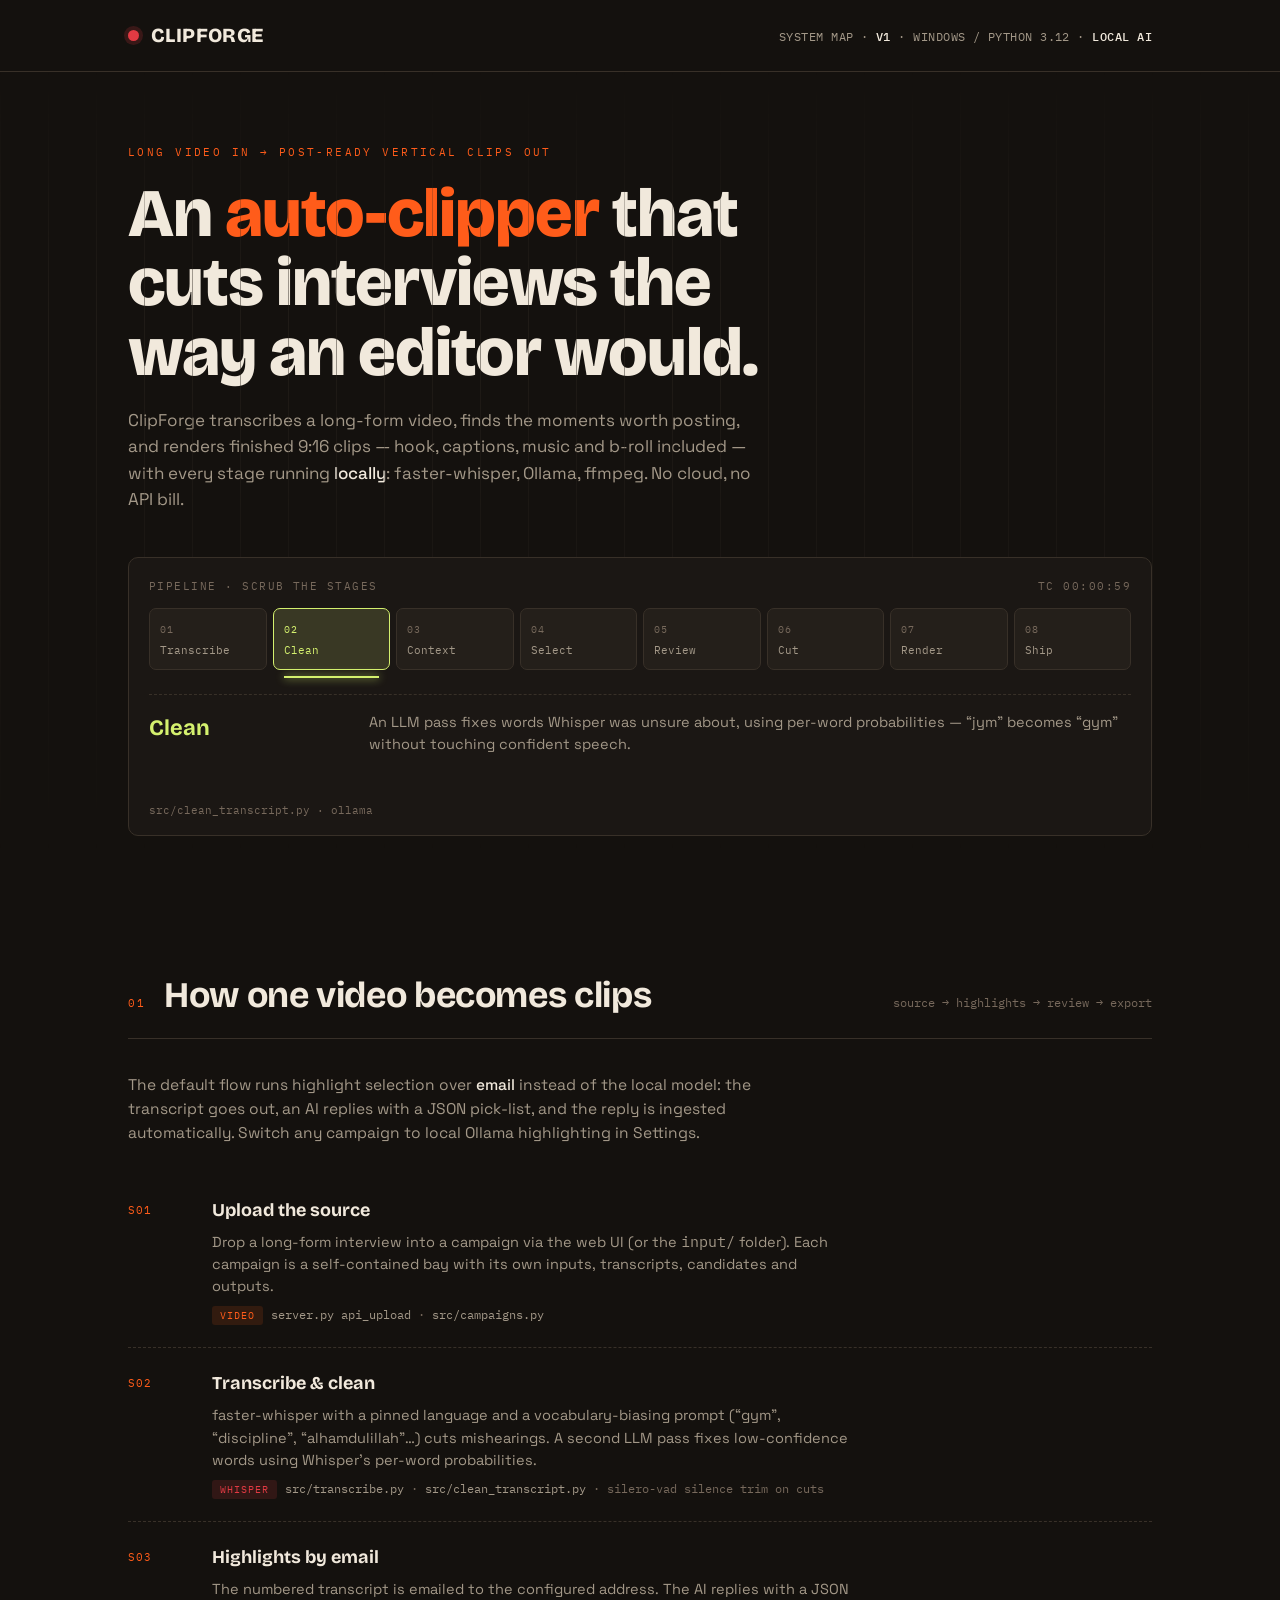
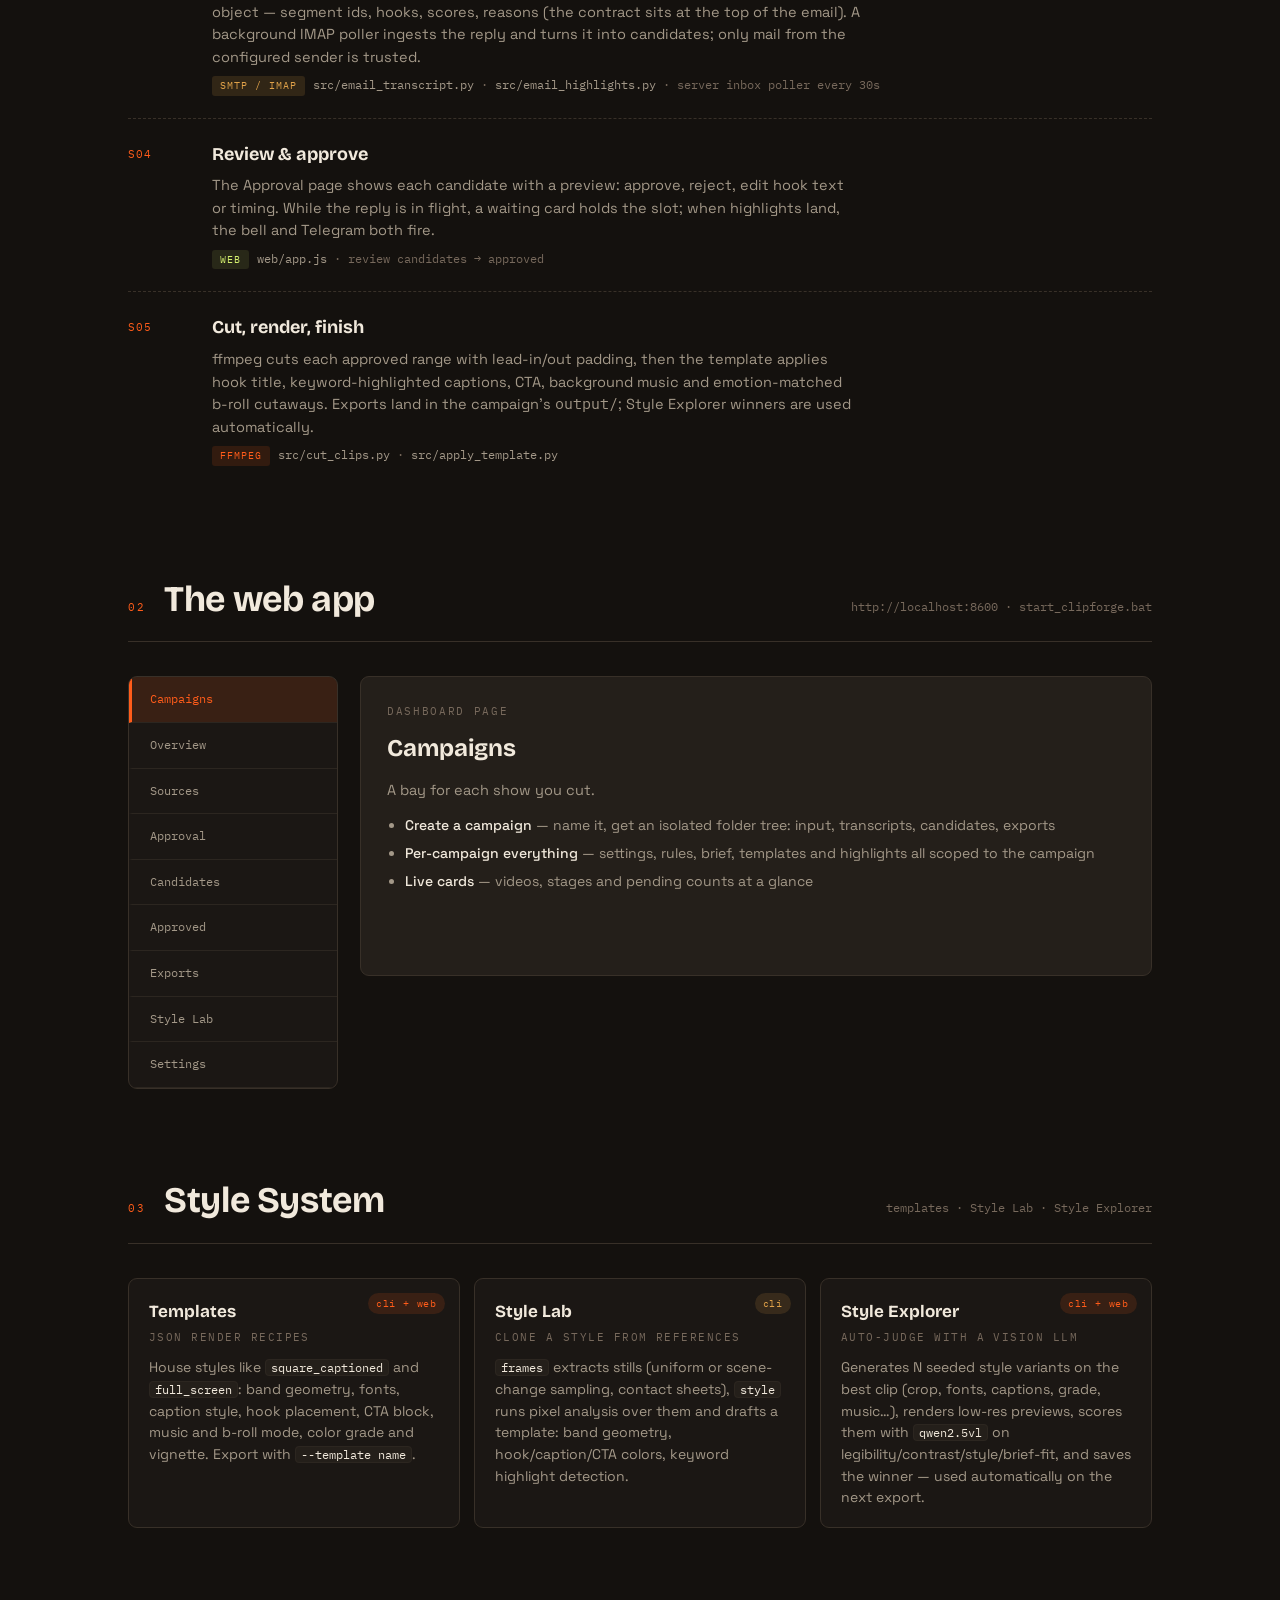
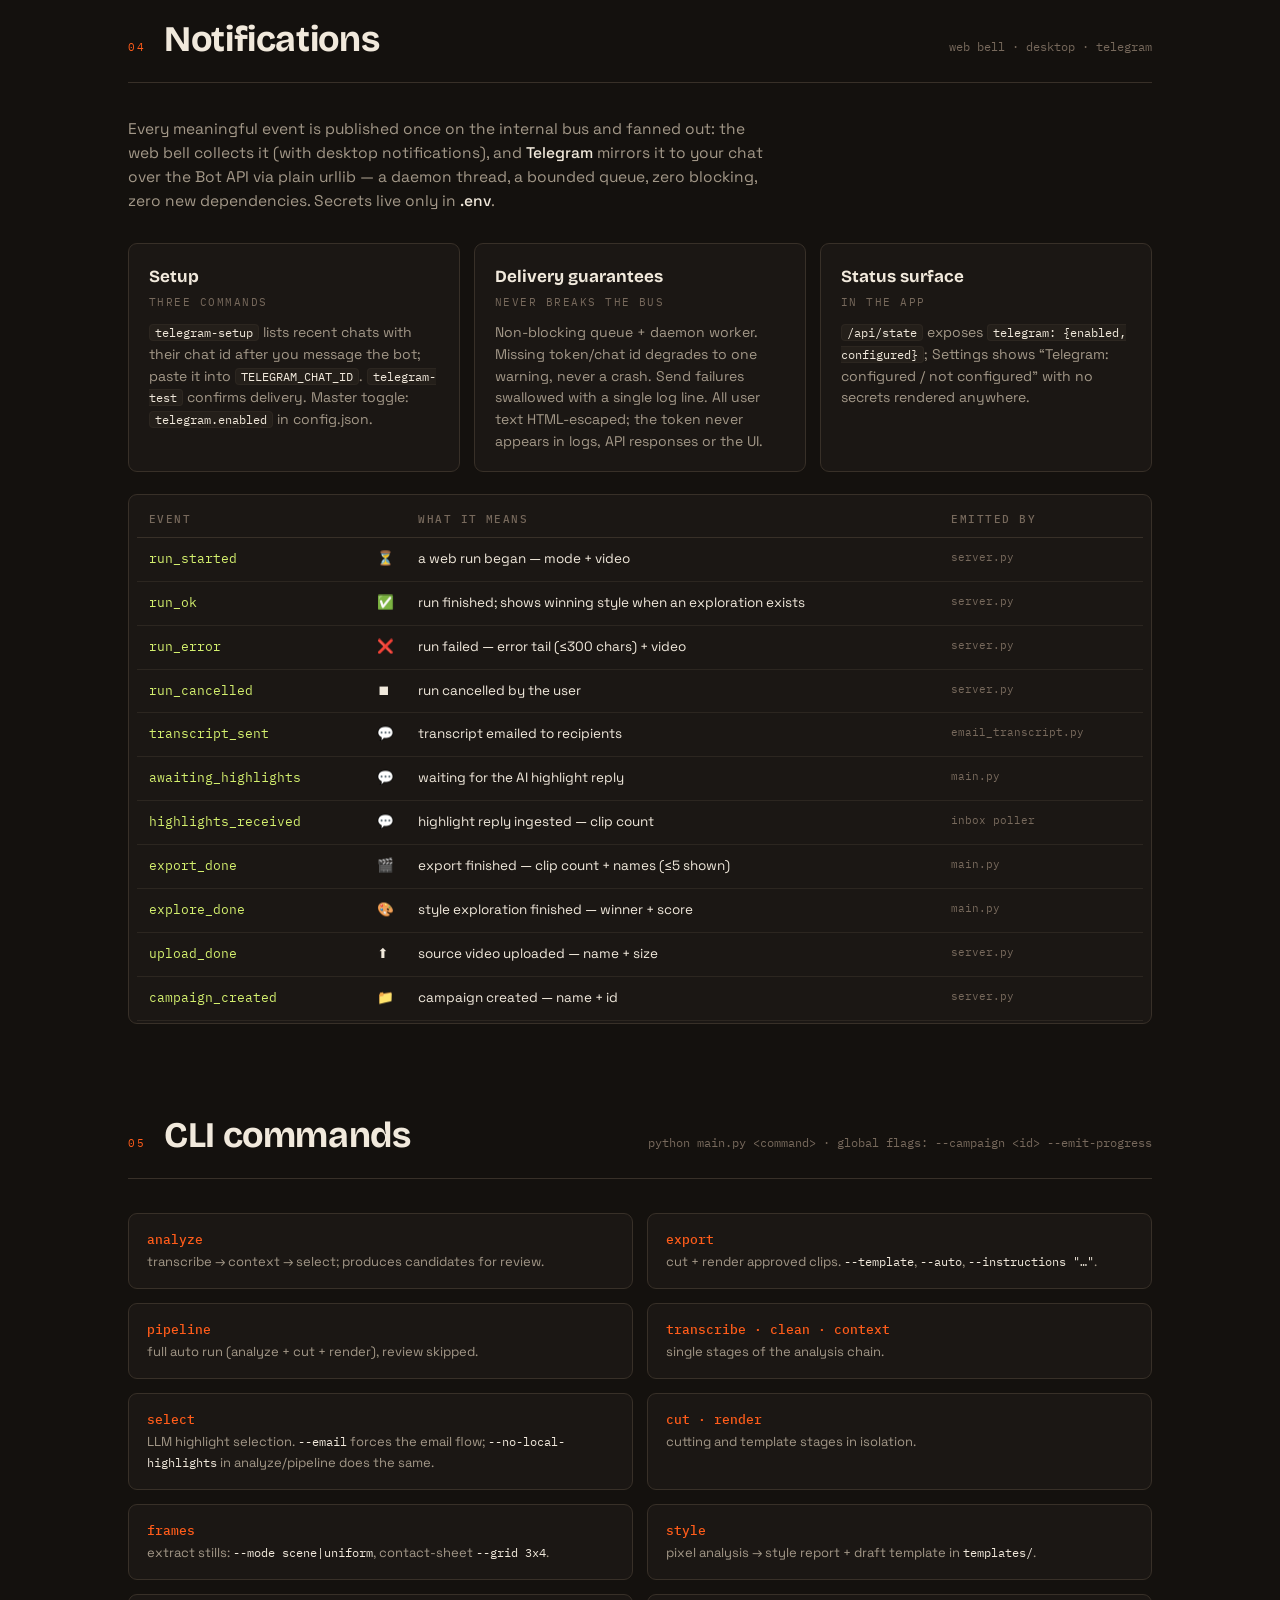
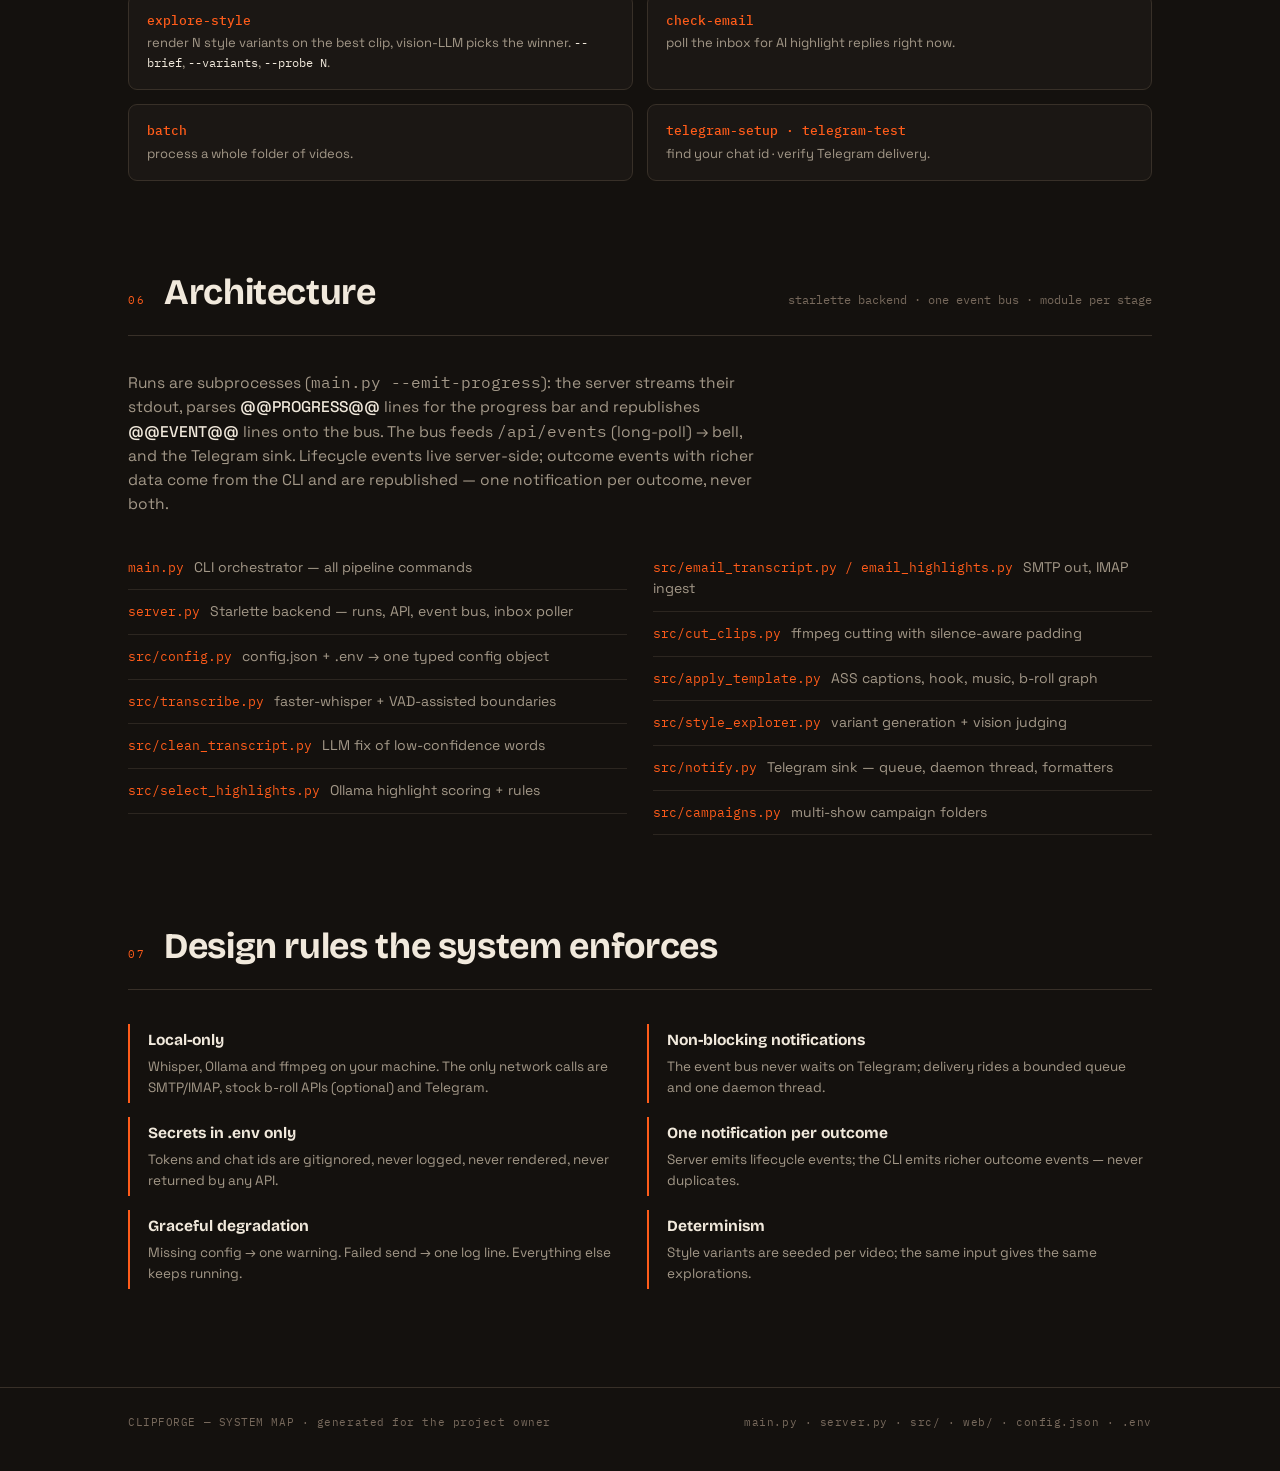
==== docs/clipforge-system-map.html @ 055533f5 "chore(release): bump version to v1.0.0" ====
<!DOCTYPE html>
<html lang="en">
<head>
<meta charset="UTF-8">
<meta name="viewport" content="width=device-width, initial-scale=1.0">
<title>ClipForge — System Map</title>
<link rel="preconnect" href="https://fonts.googleapis.com">
<link rel="preconnect" href="https://fonts.gstatic.com" crossorigin>
<link href="https://fonts.googleapis.com/css2?family=Bricolage+Grotesque:opsz,wght@12..96,300;12..96,500;12..96,700;12..96,800&family=Space+Grotesk:wght@400;500;700&family=IBM+Plex+Mono:wght@400;500&display=swap" rel="stylesheet">
<style>
  :root {
    --ink: #14110E;
    --coal: #1B1714;
    --panel: #241F1A;
    --line: #383028;
    --line-soft: #2C2620;
    --bone: #F1E9DC;
    --dust: #A39888;
    --faint: #77695C;
    --cad: #FF5C1A;
    --cad-soft: rgba(255, 92, 26, 0.13);
    --phos: #D4F06E;
    --amber: #E0A24A;
    --rec: #E23A43;
    --disp: "Bricolage Grotesque", "Segoe UI", system-ui, sans-serif;
    --body: "Space Grotesk", "Segoe UI", system-ui, sans-serif;
    --mono: "IBM Plex Mono", Consolas, monospace;
  }
  * { box-sizing: border-box; }
  html { scroll-behavior: smooth; }
  body {
    margin: 0;
    background: var(--ink);
    color: var(--bone);
    font-family: var(--body);
    font-size: 15.5px;
    line-height: 1.55;
    -webkit-font-smoothing: antialiased;
  }
  ::selection { background: var(--cad); color: var(--ink); }
  a { color: inherit; }
  code, .k { font-family: var(--mono); }

  .wrap { max-width: 1080px; margin: 0 auto; padding: 0 28px; }

  /* ---------- masthead ---------- */
  .masthead { border-bottom: 1px solid var(--line); }
  .masthead .wrap {
    display: flex; align-items: baseline; justify-content: space-between;
    gap: 16px; padding-top: 20px; padding-bottom: 20px; flex-wrap: wrap;
  }
  .brand { font-family: var(--disp); font-weight: 800; font-size: 20px; letter-spacing: 0.02em; display: flex; align-items: center; gap: 12px; }
  .rec-dot { width: 11px; height: 11px; border-radius: 50%; background: var(--rec); box-shadow: 0 0 0 4px rgba(226,58,67,0.18); animation: pulse 2.4s ease-in-out infinite; flex: none; }
  @keyframes pulse { 0%,100% { opacity: 1; } 50% { opacity: 0.35; } }
  .mast-meta { font-family: var(--mono); font-size: 11.5px; color: var(--dust); letter-spacing: 0.04em; }
  .mast-meta b { color: var(--bone); font-weight: 500; }

  /* ---------- hero: the pipeline ---------- */
  .hero { padding: 72px 0 56px; position: relative; overflow: hidden; }
  .hero::before {
    content: ""; position: absolute; inset: 0; pointer-events: none;
    background-image: repeating-linear-gradient(90deg, var(--line-soft) 0 1px, transparent 1px 48px);
    mask-image: linear-gradient(180deg, transparent, #000 30%, transparent 95%);
    opacity: 0.5;
  }
  .eyebrow { font-family: var(--mono); font-size: 11px; letter-spacing: 0.22em; text-transform: uppercase; color: var(--cad); margin: 0 0 18px; }
  .hero h1 {
    font-family: var(--disp); font-weight: 800; margin: 0 0 20px;
    font-size: clamp(40px, 6.4vw, 68px); line-height: 1.02; letter-spacing: -0.015em;
    max-width: 16ch;
  }
  .hero h1 em { font-style: normal; color: var(--cad); }
  .hero-sub { max-width: 58ch; color: var(--dust); font-size: 17px; margin: 0 0 44px; }
  .hero-sub b { color: var(--bone); font-weight: 500; }

  /* scrubber */
  .scrub { position: relative; border: 1px solid var(--line); background: var(--coal); border-radius: 10px; padding: 20px 20px 16px; }
  .scrub-head { display: flex; justify-content: space-between; font-family: var(--mono); font-size: 10.5px; letter-spacing: 0.14em; color: var(--faint); text-transform: uppercase; margin-bottom: 14px; }
  .track { display: flex; gap: 6px; position: relative; }
  .chip {
    flex: 1; min-width: 0; border: 1px solid var(--line); background: var(--panel);
    color: var(--dust); font-family: var(--mono); font-size: 11px; text-align: left;
    padding: 14px 10px 12px; border-radius: 7px; cursor: pointer; position: relative;
    transition: border-color .18s, color .18s, background .18s;
  }
  .chip .num { display: block; font-size: 9.5px; color: var(--faint); margin-bottom: 7px; letter-spacing: 0.12em; }
  .chip:hover { border-color: var(--faint); color: var(--bone); }
  .chip.on::after {
    content: ""; position: absolute; left: 10px; right: 10px; bottom: -9px; height: 2px;
    background: currentColor; box-shadow: 0 0 8px currentColor;
  }
  /* stage categories: rec = capture/whisper · llm = model pass · mail = email loop · vid = ffmpeg/render */
  .chip.c-rec { --acc: var(--rec); }
  .chip.c-llm { --acc: var(--phos); }
  .chip.c-mail { --acc: var(--amber); }
  .chip.c-vid { --acc: var(--cad); }
  .chip.on { border-color: var(--acc); background: color-mix(in srgb, var(--acc) 12%, var(--panel)); color: var(--acc); }
  .chip.on .num { color: var(--acc); }
  .readout-title { color: var(--roAcc, var(--cad)); }
  .chip:focus-visible { outline: 2px solid var(--cad); outline-offset: 2px; }
  .readout { margin-top: 24px; min-height: 96px; border-top: 1px dashed var(--line); padding-top: 16px; display: grid; grid-template-columns: 200px 1fr; gap: 20px; }
  .readout-title { font-family: var(--disp); font-weight: 700; font-size: 22px; align-self: start; }
  .readout-body { color: var(--dust); font-size: 14.5px; }
  .readout-body code { color: var(--bone); background: var(--panel); border: 1px solid var(--line-soft); border-radius: 4px; padding: 1px 6px; font-size: 12.5px; }
  .tc { font-family: var(--mono); font-size: 11px; color: var(--faint); margin-top: 12px; }

  /* ---------- sections ---------- */
  section { padding: 76px 0 8px; }
  .sec-head { display: flex; align-items: baseline; gap: 18px; border-bottom: 1px solid var(--line); padding-bottom: 14px; margin-bottom: 34px; flex-wrap: wrap; }
  .sec-head .tag { font-family: var(--mono); font-size: 11px; letter-spacing: 0.18em; color: var(--cad); flex: none; }
  .sec-head h2 { font-family: var(--disp); font-weight: 700; font-size: clamp(26px, 3.6vw, 36px); margin: 0; letter-spacing: -0.01em; }
  .sec-head .note { margin-left: auto; font-family: var(--mono); font-size: 11.5px; color: var(--faint); }

  .lead { color: var(--dust); max-width: 64ch; margin: 0 0 30px; }
  .lead b { color: var(--bone); font-weight: 500; }

  /* generic card grid */
  .grid { display: grid; gap: 14px; }
  .g3 { grid-template-columns: repeat(3, 1fr); }
  .g2 { grid-template-columns: repeat(2, 1fr); }
  .card {
    border: 1px solid var(--line); background: var(--coal); border-radius: 9px;
    padding: 20px 20px 18px; position: relative;
  }
  .card h3 { font-family: var(--disp); font-weight: 700; font-size: 17px; margin: 0 0 4px; }
  .card .sub { font-family: var(--mono); font-size: 10.5px; letter-spacing: 0.14em; text-transform: uppercase; color: var(--faint); margin: 0 0 12px; }
  .card p { margin: 0; color: var(--dust); font-size: 14px; }
  .card p code { color: var(--bone); font-size: 12px; background: var(--panel); border: 1px solid var(--line-soft); border-radius: 4px; padding: 0 5px; }
  .card .flag { position: absolute; top: 14px; right: 14px; font-family: var(--mono); font-size: 10px; padding: 3px 8px; border-radius: 20px; letter-spacing: 0.08em; }
  .flag.cli { background: rgba(224,162,74,0.14); color: var(--amber); }
  .flag.web { background: rgba(212,240,110,0.1); color: var(--phos); }
  .flag.both { background: var(--cad-soft); color: var(--cad); }

  /* workflow: vertical flow */
  .flow { display: grid; gap: 0; margin: 0; padding: 0; list-style: none; counter-reset: step; }
  .flow li { counter-increment: step; display: grid; grid-template-columns: 64px 1fr; gap: 20px; padding: 22px 0; border-top: 1px dashed var(--line); }
  .flow li:first-child { border-top: 0; }
  .flow .ix { font-family: var(--mono); font-size: 11px; color: var(--cad); letter-spacing: 0.1em; padding-top: 5px; }
  .flow .ix::before { content: "S" counter(step, decimal-leading-zero); }
  .flow h4 { font-family: var(--disp); font-weight: 700; font-size: 18px; margin: 0 0 6px; }
  .flow p { margin: 0 0 8px; color: var(--dust); font-size: 14.5px; max-width: 72ch; }
  .flow .files { font-family: var(--mono); font-size: 12px; color: var(--faint); }
  .flow .files code { color: var(--dust); }
  .flow .pill { display: inline-block; font-family: var(--mono); font-size: 10px; letter-spacing: 0.1em; text-transform: uppercase; padding: 2px 8px; border-radius: 3px; margin-right: 8px; }
  .p-rec { background: rgba(226,58,67,0.14); color: var(--rec); }
  .p-mail { background: rgba(224,162,74,0.14); color: var(--amber); }
  .p-llm { background: rgba(212,240,110,0.1); color: var(--phos); }
  .p-vid { background: var(--cad-soft); color: var(--cad); }

  /* page map — edit bay rail */
  .railgrid { display: grid; grid-template-columns: 210px 1fr; gap: 22px; align-items: start; }
  .rail { border: 1px solid var(--line); border-radius: 9px; background: var(--coal); overflow: hidden; position: sticky; top: 24px; }
  .rail a { display: block; padding: 13px 18px; border-bottom: 1px solid var(--line-soft); font-family: var(--mono); font-size: 12px; color: var(--dust); text-decoration: none; border-left: 3px solid transparent; transition: all .15s; }
  .rail a:hover { color: var(--bone); background: var(--panel); }
  .rail a.on { color: var(--cad); border-left-color: var(--cad); background: var(--cad-soft); }
  .pagedesc { border: 1px solid var(--line); border-radius: 9px; background: var(--panel); padding: 26px 26px 22px; min-height: 300px; }
  .pagedesc .crumb { font-family: var(--mono); font-size: 10.5px; letter-spacing: 0.16em; color: var(--faint); text-transform: uppercase; margin-bottom: 10px; }
  .pagedesc h4 { font-family: var(--disp); font-weight: 700; font-size: 24px; margin: 0 0 12px; }
  .pagedesc p { color: var(--dust); margin: 0 0 14px; font-size: 14.5px; }
  .pagedesc ul { margin: 0; padding-left: 18px; color: var(--dust); font-size: 14px; }
  .pagedesc li { margin-bottom: 6px; }
  .pagedesc li b { color: var(--bone); font-weight: 500; }

  /* telegram event table */
  table.events { width: 100%; border-collapse: collapse; font-size: 13.5px; }
  table.events th { text-align: left; font-family: var(--mono); font-size: 10.5px; letter-spacing: 0.14em; text-transform: uppercase; color: var(--faint); font-weight: 500; padding: 10px 12px; border-bottom: 1px solid var(--line); }
  table.events td { padding: 11px 12px; border-bottom: 1px solid var(--line-soft); vertical-align: top; }
  table.events tr:hover td { background: var(--panel); }
  table.events td.ev { font-family: var(--mono); font-size: 12.5px; color: var(--phos); white-space: nowrap; }
  table.events td.emo { width: 34px; }
  table.events td.src { font-family: var(--mono); font-size: 11px; color: var(--faint); white-space: nowrap; }

  /* commands two-column */
  .cmds { display: grid; grid-template-columns: 1fr 1fr; gap: 14px; }
  .cmd-card { border: 1px solid var(--line); border-radius: 9px; background: var(--coal); padding: 16px 18px; }
  .cmd-card h5 { margin: 0 0 2px; font-family: var(--mono); font-size: 13px; color: var(--cad); font-weight: 500; }
  .cmd-card p { margin: 0; color: var(--dust); font-size: 13px; }
  .cmd-card p code { color: var(--bone); font-size: 12px; }

  /* modules / guarantees */
  .modules { columns: 2; column-gap: 26px; list-style: none; margin: 0; padding: 0; }
  .modules li { break-inside: avoid; padding: 11px 0; border-bottom: 1px solid var(--line-soft); font-size: 14px; }
  .modules li code { color: var(--cad); background: none; border: none; padding: 0; font-size: 12.5px; margin-right: 10px; }
  .modules li span { color: var(--dust); }

  .guarantee { display: grid; grid-template-columns: repeat(2, 1fr); gap: 14px; }
  .g-item { border-left: 2px solid var(--cad); padding: 4px 0 4px 18px; }
  .g-item h5 { font-family: var(--disp); font-weight: 700; margin: 0 0 5px; font-size: 15.5px; }
  .g-item p { margin: 0; color: var(--dust); font-size: 13.5px; }

  /* footer */
  footer { margin-top: 90px; border-top: 1px solid var(--line); padding: 26px 0 40px; }
  footer .wrap { display: flex; justify-content: space-between; gap: 16px; flex-wrap: wrap; font-family: var(--mono); font-size: 11px; color: var(--faint); letter-spacing: 0.05em; }

  /* reveal on scroll */
  .rev { opacity: 0; transform: translateY(14px); transition: opacity .5s ease, transform .5s ease; }
  .rev.in { opacity: 1; transform: none; }

  @media (max-width: 860px) {
    .g3 { grid-template-columns: 1fr 1fr; }
    .railgrid { grid-template-columns: 1fr; }
    .rail { position: static; }
    .modules { columns: 1; }
    .readout { grid-template-columns: 1fr; gap: 8px; }
  }
  @media (max-width: 620px) {
    .g3, .g2, .cmds, .guarantee { grid-template-columns: 1fr; }
    .track { flex-wrap: wrap; }
    .chip { flex: 1 1 30%; }
    .flow li { grid-template-columns: 1fr; gap: 6px; }
  }
  @media (prefers-reduced-motion: reduce) {
    html { scroll-behavior: auto; }
    .rec-dot { animation: none; }
    .rev { opacity: 1; transform: none; transition: none; }
  }
</style>
</head>
<body>

<header class="masthead">
  <div class="wrap">
    <div class="brand"><span class="rec-dot" aria-hidden="true"></span>CLIPFORGE</div>
    <div class="mast-meta">SYSTEM MAP · <b>V1</b> · WINDOWS / PYTHON 3.12 · <b>LOCAL AI</b></div>
  </div>
</header>

<!-- ============ HERO ============ -->
<div class="hero">
  <div class="wrap">
    <p class="eyebrow">Long video in → post-ready vertical clips out</p>
    <h1>An <em>auto-clipper</em> that cuts interviews the way an editor would.</h1>
    <p class="hero-sub">ClipForge transcribes a long-form video, finds the moments worth posting,
      and renders finished 9:16 clips — hook, captions, music and b-roll included — with every
      stage running <b>locally</b>: faster-whisper, Ollama, ffmpeg. No cloud, no API bill.</p>

    <div class="scrub">
      <div class="scrub-head"><span>PIPELINE · SCRUB THE STAGES</span><span id="tcOut">TC 00:00:00</span></div>
      <div class="track" role="tablist" aria-label="Pipeline stages" id="track"></div>
      <div class="readout">
        <div class="readout-title" id="roTitle"></div>
        <div class="readout-body" id="roBody"></div>
      </div>
      <div class="tc" id="roFiles"></div>
    </div>
  </div>
</div>

<!-- ============ 01 WORKFLOW ============ -->
<section id="workflow">
  <div class="wrap">
    <div class="sec-head rev">
      <span class="tag">01</span><h2>How one video becomes clips</h2>
      <span class="note">source → highlights → review → export</span>
    </div>
    <p class="lead rev">The default flow runs highlight selection over <b>email</b> instead of the local
    model: the transcript goes out, an AI replies with a JSON pick-list, and the reply is ingested
    automatically. Switch any campaign to local Ollama highlighting in Settings.</p>

    <ol class="flow">
      <li class="rev">
        <div class="ix"></div>
        <div>
          <h4>Upload the source</h4>
          <p>Drop a long-form interview into a campaign via the web UI (or the <code>input/</code> folder).
          Each campaign is a self-contained bay with its own inputs, transcripts, candidates and outputs.</p>
          <div class="files"><span class="pill p-vid">video</span><code>server.py api_upload</code> · <code>src/campaigns.py</code></div>
        </div>
      </li>
      <li class="rev">
        <div class="ix"></div>
        <div>
          <h4>Transcribe &amp; clean</h4>
          <p>faster-whisper with a pinned language and a vocabulary-biasing prompt (“gym”, “discipline”,
          “alhamdulillah”…) cuts mishearings. A second LLM pass fixes low-confidence words using
          Whisper’s per-word probabilities.</p>
          <div class="files"><span class="pill p-rec">whisper</span><code>src/transcribe.py</code> · <code>src/clean_transcript.py</code> · silero-vad silence trim on cuts</div>
        </div>
      </li>
      <li class="rev">
        <div class="ix"></div>
        <div>
          <h4>Highlights by email</h4>
          <p>The numbered transcript is emailed to the configured address. The AI replies with a JSON
          object — segment ids, hooks, scores, reasons (the contract sits at the top of the email).
          A background IMAP poller ingests the reply and turns it into candidates; only mail from the
          configured sender is trusted.</p>
          <div class="files"><span class="pill p-mail">smtp / imap</span><code>src/email_transcript.py</code> · <code>src/email_highlights.py</code> · server inbox poller every 30s</div>
        </div>
      </li>
      <li class="rev">
        <div class="ix"></div>
        <div>
          <h4>Review &amp; approve</h4>
          <p>The Approval page shows each candidate with a preview: approve, reject, edit hook text or
          timing. While the reply is in flight, a waiting card holds the slot; when highlights land,
          the bell and Telegram both fire.</p>
          <div class="files"><span class="pill p-web" style="background:rgba(212,240,110,.1);color:var(--phos)">web</span><code>web/app.js</code> · review candidates → approved</div>
        </div>
      </li>
      <li class="rev">
        <div class="ix"></div>
        <div>
          <h4>Cut, render, finish</h4>
          <p>ffmpeg cuts each approved range with lead-in/out padding, then the template applies hook title,
          keyword-highlighted captions, CTA, background music and emotion-matched b-roll cutaways.
          Exports land in the campaign’s <code>output/</code>; Style Explorer winners are used automatically.</p>
          <div class="files"><span class="pill p-vid">ffmpeg</span><code>src/cut_clips.py</code> · <code>src/apply_template.py</code></div>
        </div>
      </li>
    </ol>
  </div>
</section>

<!-- ============ 02 WEB APP ============ -->
<section id="webapp">
  <div class="wrap">
    <div class="sec-head rev">
      <span class="tag">02</span><h2>The web app</h2>
      <span class="note">http://localhost:8600 · start_clipforge.bat</span>
    </div>
    <div class="railgrid rev">
      <nav class="rail" id="rail" aria-label="Web app pages">
        <a href="#webapp" data-page="campaigns" class="on">Campaigns</a>
        <a href="#webapp" data-page="overview">Overview</a>
        <a href="#webapp" data-page="sources">Sources</a>
        <a href="#webapp" data-page="approval">Approval</a>
        <a href="#webapp" data-page="candidates">Candidates</a>
        <a href="#webapp" data-page="approved">Approved</a>
        <a href="#webapp" data-page="exports">Exports</a>
        <a href="#webapp" data-page="stylelab">Style Lab</a>
        <a href="#webapp" data-page="settings">Settings</a>
      </nav>
      <div class="pagedesc" id="pageDesc"></div>
    </div>
  </div>
</section>

<!-- ============ 03 STYLE SYSTEM ============ -->
<section id="style">
  <div class="wrap">
    <div class="sec-head rev">
      <span class="tag">03</span><h2>Style System</h2>
      <span class="note">templates · Style Lab · Style Explorer</span>
    </div>
    <div class="grid g3 rev">
      <div class="card">
        <span class="flag both">cli + web</span>
        <h3>Templates</h3>
        <p class="sub">json render recipes</p>
        <p>House styles like <code>square_captioned</code> and <code>full_screen</code>: band geometry,
        fonts, caption style, hook placement, CTA block, music and b-roll mode, color grade and vignette.
        Export with <code>--template name</code>.</p>
      </div>
      <div class="card">
        <span class="flag cli">cli</span>
        <h3>Style Lab</h3>
        <p class="sub">clone a style from references</p>
        <p><code>frames</code> extracts stills (uniform or scene-change sampling, contact sheets),
        <code>style</code> runs pixel analysis over them and drafts a template: band geometry,
        hook/caption/CTA colors, keyword highlight detection.</p>
      </div>
      <div class="card">
        <span class="flag both">cli + web</span>
        <h3>Style Explorer</h3>
        <p class="sub">auto-judge with a vision llm</p>
        <p>Generates N seeded style variants on the best clip (crop, fonts, captions, grade, music…),
        renders low-res previews, scores them with <code>qwen2.5vl</code> on legibility/contrast/style/brief-fit,
        and saves the winner — used automatically on the next export.</p>
      </div>
    </div>
  </div>
</section>

<!-- ============ 04 TELEGRAM ============ -->
<section id="telegram">
  <div class="wrap">
    <div class="sec-head rev">
      <span class="tag">04</span><h2>Notifications</h2>
      <span class="note">web bell · desktop · telegram</span>
    </div>
    <p class="lead rev">Every meaningful event is published once on the internal bus and fanned out:
    the web bell collects it (with desktop notifications), and <b>Telegram</b> mirrors it to your chat
    over the Bot API via plain urllib — a daemon thread, a bounded queue, zero blocking, zero new
    dependencies. Secrets live only in <b>.env</b>.</p>

    <div class="grid g3 rev" style="margin-bottom: 22px;">
      <div class="card">
        <h3>Setup</h3>
        <p class="sub">three commands</p>
        <p><code>telegram-setup</code> lists recent chats with their chat id after you message the bot;
        paste it into <code>TELEGRAM_CHAT_ID</code>. <code>telegram-test</code> confirms delivery.
        Master toggle: <code>telegram.enabled</code> in config.json.</p>
      </div>
      <div class="card">
        <h3>Delivery guarantees</h3>
        <p class="sub">never breaks the bus</p>
        <p>Non-blocking queue + daemon worker. Missing token/chat id degrades to one warning, never a
        crash. Send failures swallowed with a single log line. All user text HTML-escaped; the token
        never appears in logs, API responses or the UI.</p>
      </div>
      <div class="card">
        <h3>Status surface</h3>
        <p class="sub">in the app</p>
        <p><code>/api/state</code> exposes <code>telegram: {enabled, configured}</code>; Settings shows
        “Telegram: configured / not configured” with no secrets rendered anywhere.</p>
      </div>
    </div>

    <div class="card rev" style="padding: 6px 8px 2px;">
      <table class="events">
        <thead><tr><th>event</th><th></th><th>what it means</th><th>emitted by</th></tr></thead>
        <tbody>
          <tr><td class="ev">run_started</td><td class="emo">⏳</td><td>a web run began — mode + video</td><td class="src">server.py</td></tr>
          <tr><td class="ev">run_ok</td><td class="emo">✅</td><td>run finished; shows winning style when an exploration exists</td><td class="src">server.py</td></tr>
          <tr><td class="ev">run_error</td><td class="emo">❌</td><td>run failed — error tail (≤300 chars) + video</td><td class="src">server.py</td></tr>
          <tr><td class="ev">run_cancelled</td><td class="emo">⏹</td><td>run cancelled by the user</td><td class="src">server.py</td></tr>
          <tr><td class="ev">transcript_sent</td><td class="emo">💬</td><td>transcript emailed to recipients</td><td class="src">email_transcript.py</td></tr>
          <tr><td class="ev">awaiting_highlights</td><td class="emo">💬</td><td>waiting for the AI highlight reply</td><td class="src">main.py</td></tr>
          <tr><td class="ev">highlights_received</td><td class="emo">💬</td><td>highlight reply ingested — clip count</td><td class="src">inbox poller</td></tr>
          <tr><td class="ev">export_done</td><td class="emo">🎬</td><td>export finished — clip count + names (≤5 shown)</td><td class="src">main.py</td></tr>
          <tr><td class="ev">explore_done</td><td class="emo">🎨</td><td>style exploration finished — winner + score</td><td class="src">main.py</td></tr>
          <tr><td class="ev">upload_done</td><td class="emo">⬆</td><td>source video uploaded — name + size</td><td class="src">server.py</td></tr>
          <tr><td class="ev">campaign_created</td><td class="emo">📁</td><td>campaign created — name + id</td><td class="src">server.py</td></tr>
        </tbody>
      </table>
    </div>
  </div>
</section>

<!-- ============ 05 CLI ============ -->
<section id="cli">
  <div class="wrap">
    <div class="sec-head rev">
      <span class="tag">05</span><h2>CLI commands</h2>
      <span class="note">python main.py &lt;command&gt; · global flags: --campaign &lt;id&gt; --emit-progress</span>
    </div>
    <div class="cmds rev">
      <div class="cmd-card"><h5>analyze</h5><p>transcribe → context → select; produces candidates for review.</p></div>
      <div class="cmd-card"><h5>export</h5><p>cut + render approved clips. <code>--template</code>, <code>--auto</code>, <code>--instructions "…"</code>.</p></div>
      <div class="cmd-card"><h5>pipeline</h5><p>full auto run (analyze + cut + render), review skipped.</p></div>
      <div class="cmd-card"><h5>transcribe · clean · context</h5><p>single stages of the analysis chain.</p></div>
      <div class="cmd-card"><h5>select</h5><p>LLM highlight selection. <code>--email</code> forces the email flow; <code>--no-local-highlights</code> in analyze/pipeline does the same.</p></div>
      <div class="cmd-card"><h5>cut · render</h5><p>cutting and template stages in isolation.</p></div>
      <div class="cmd-card"><h5>frames</h5><p>extract stills: <code>--mode scene|uniform</code>, contact-sheet <code>--grid 3x4</code>.</p></div>
      <div class="cmd-card"><h5>style</h5><p>pixel analysis → style report + draft template in <code>templates/</code>.</p></div>
      <div class="cmd-card"><h5>explore-style</h5><p>render N style variants on the best clip, vision-LLM picks the winner. <code>--brief</code>, <code>--variants</code>, <code>--probe N</code>.</p></div>
      <div class="cmd-card"><h5>check-email</h5><p>poll the inbox for AI highlight replies right now.</p></div>
      <div class="cmd-card"><h5>batch</h5><p>process a whole folder of videos.</p></div>
      <div class="cmd-card"><h5>telegram-setup · telegram-test</h5><p>find your chat id · verify Telegram delivery.</p></div>
    </div>
  </div>
</section>

<!-- ============ 06 ARCHITECTURE ============ -->
<section id="arch">
  <div class="wrap">
    <div class="sec-head rev">
      <span class="tag">06</span><h2>Architecture</h2>
      <span class="note">starlette backend · one event bus · module per stage</span>
    </div>
    <p class="lead rev">Runs are subprocesses (<code>main.py --emit-progress</code>): the server streams
    their stdout, parses <b>@@PROGRESS@@</b> lines for the progress bar and republishes <b>@@EVENT@@</b>
    lines onto the bus. The bus feeds <code>/api/events</code> (long-poll) → bell, and the Telegram sink.
    Lifecycle events live server-side; outcome events with richer data come from the CLI and are
    republished — one notification per outcome, never both.</p>
    <ul class="modules rev">
      <li><code>main.py</code><span>CLI orchestrator — all pipeline commands</span></li>
      <li><code>server.py</code><span>Starlette backend — runs, API, event bus, inbox poller</span></li>
      <li><code>src/config.py</code><span>config.json + .env → one typed config object</span></li>
      <li><code>src/transcribe.py</code><span>faster-whisper + VAD-assisted boundaries</span></li>
      <li><code>src/clean_transcript.py</code><span>LLM fix of low-confidence words</span></li>
      <li><code>src/select_highlights.py</code><span>Ollama highlight scoring + rules</span></li>
      <li><code>src/email_transcript.py / email_highlights.py</code><span>SMTP out, IMAP ingest</span></li>
      <li><code>src/cut_clips.py</code><span>ffmpeg cutting with silence-aware padding</span></li>
      <li><code>src/apply_template.py</code><span>ASS captions, hook, music, b-roll graph</span></li>
      <li><code>src/style_explorer.py</code><span>variant generation + vision judging</span></li>
      <li><code>src/notify.py</code><span>Telegram sink — queue, daemon thread, formatters</span></li>
      <li><code>src/campaigns.py</code><span>multi-show campaign folders</span></li>
    </ul>
  </div>
</section>

<!-- ============ 07 GUARANTEES ============ -->
<section id="guarantees">
  <div class="wrap">
    <div class="sec-head rev">
      <span class="tag">07</span><h2>Design rules the system enforces</h2>
    </div>
    <div class="guarantee rev">
      <div class="g-item"><h5>Local-only</h5><p>Whisper, Ollama and ffmpeg on your machine. The only network calls are SMTP/IMAP, stock b-roll APIs (optional) and Telegram.</p></div>
      <div class="g-item"><h5>Non-blocking notifications</h5><p>The event bus never waits on Telegram; delivery rides a bounded queue and one daemon thread.</p></div>
      <div class="g-item"><h5>Secrets in .env only</h5><p>Tokens and chat ids are gitignored, never logged, never rendered, never returned by any API.</p></div>
      <div class="g-item"><h5>One notification per outcome</h5><p>Server emits lifecycle events; the CLI emits richer outcome events — never duplicates.</p></div>
      <div class="g-item"><h5>Graceful degradation</h5><p>Missing config → one warning. Failed send → one log line. Everything else keeps running.</p></div>
      <div class="g-item"><h5>Determinism</h5><p>Style variants are seeded per video; the same input gives the same explorations.</p></div>
    </div>
  </div>
</section>

<footer>
  <div class="wrap">
    <span>CLIPFORGE — SYSTEM MAP · generated for the project owner</span>
    <span>main.py · server.py · src/ · web/ · config.json · .env</span>
  </div>
</footer>

<script>
  // ---------- hero scrubber ---------- //
  const STAGES = [
    { t: "Transcribe", c: "rec", b: "faster-whisper with a pinned language and a vocabulary-biasing prompt tuned to your channel's words. Silero-VAD tightens clip boundaries around silence.", f: "src/transcribe.py · whisper large-v3 · silero-vad", tc: 8 },
    { t: "Clean", c: "llm", b: "An LLM pass fixes words Whisper was unsure about, using per-word probabilities — “jym” becomes “gym” without touching confident speech.", f: "src/clean_transcript.py · ollama", tc: 16 },
    { t: "Context", c: "llm", b: "Per-video context (topic, tone, structure) is built so highlight selection understands the whole interview, not isolated quotes.", f: "src/build_context.py", tc: 24 },
    { t: "Select", c: "mail", b: "Highlights chosen by segment id against your brief — by email (AI reply ingested via IMAP) or locally with Ollama, per campaign.", f: "src/select_highlights.py · src/email_highlights.py", tc: 40 },
    { t: "Review", c: "mail", b: "Approve, reject, or rewrite each candidate's hook and timing on the Candidates / Approval pages. Previews play inline.", f: "web/app.js · approval + candidates", tc: 55 },
    { t: "Cut", c: "vid", b: "ffmpeg cuts each approved range with configurable lead-in/out padding and silence-aware boundaries.", f: "src/cut_clips.py", tc: 68 },
    { t: "Render", c: "vid", b: "The template applies hook, keyword-highlighted captions, CTA, background music and emotion-matched b-roll into finished 9:16 clips.", f: "src/apply_template.py", tc: 84 },
    { t: "Ship", c: "vid", b: "Exports land in the campaign output folder and notifications fire — web bell, desktop, and Telegram.", f: "src/notify.py · server.py", tc: 100 },
  ];
  const ACC = { rec: "var(--rec)", llm: "var(--phos)", mail: "var(--amber)", vid: "var(--cad)" };
  const track = document.getElementById("track");
  const roTitle = document.getElementById("roTitle");
  const roBody = document.getElementById("roBody");
  const roFiles = document.getElementById("roFiles");
  const tcOut = document.getElementById("tcOut");
  function setStage(i, focusChip) {
    const s = STAGES[i];
    roTitle.textContent = s.t;
    roBody.textContent = s.b;
    roFiles.textContent = s.f;
    document.querySelector(".readout").style.setProperty("--roAcc", ACC[s.c]);
    const sec = Math.round(s.tc * 3.7);
    tcOut.textContent = "TC 00:" + String(Math.floor(sec / 60)).padStart(2, "0") + ":" + String(sec % 60).padStart(2, "0");
    document.querySelectorAll(".chip").forEach((c, j) =>
      c.classList.toggle("on", j === i));
  }
  STAGES.forEach((s, i) => {
    const b = document.createElement("button");
    b.className = "chip c-" + s.c; b.type = "button";
    b.setAttribute("role", "tab");
    b.innerHTML = "<span class='num'>" + String(i + 1).padStart(2, "0") + "</span>" + s.t;
    b.addEventListener("mouseenter", () => setStage(i));
    b.addEventListener("focus", () => setStage(i));
    b.addEventListener("click", () => setStage(i));
    track.appendChild(b);
  });
  setStage(0);
  (function autoCycle() {
    if (matchMedia("(prefers-reduced-motion: reduce)").matches) return;
    let i = 0;
    setInterval(() => {
      if (document.querySelector(".scrub:hover")) return;
      i = (i + 1) % STAGES.length;
      setStage(i);
    }, 2600);
  })();

  // ---------- page rail ---------- //
  const PAGES = {
    campaigns: { n: "Campaigns", c: "Dashboard", d: "A bay for each show you cut.",
      l: [["Create a campaign", "name it, get an isolated folder tree: input, transcripts, candidates, exports"],
          ["Per-campaign everything", "settings, rules, brief, templates and highlights all scoped to the campaign"],
          ["Live cards", "videos, stages and pending counts at a glance"]] },
    overview: { n: "Overview", c: "Campaign", d: "The campaign's control room.",
      l: [["Pipeline status", "where each source video sits in the flow: awaiting, reviewing, exported"],
          ["Quick actions", "check the inbox now, open input/output folders"],
          ["Detail meta", "template, highlight source, brief and instructions"]] },
    sources: { n: "Sources", c: "Campaign", d: "Long-form interviews for this campaign.",
      l: [["Upload by drag & drop", "progress streamed to the run bar"],
          ["Run any mode per video", "analyze, export, pipeline, frames, style, explore-style"],
          ["Delete safely", "refused while a run is active"]] },
    approval: { n: "Approval", c: "Campaign", d: "The heart of the app — where highlights become clips.",
      l: [["Waiting cards", "a live state while the transcript email is out and the reply is in flight"],
          ["Highlight cards", "preview, approve/reject, edit hook text and start/end"],
          ["Start clipping", "one button runs export on everything approved"],
          ["Check inbox now", "forces an immediate IMAP poll"]] },
    candidates: { n: "Candidates", c: "Campaign", d: "Everything the selection stage produced.",
      l: [["Scores and reasons", "the model's case for each clip"],
          ["Bulk tools", "approve by score threshold with --auto semantics"],
          ["Email-mode placeholder", "created immediately so the page never shows a dead end"]] },
    approved: { n: "Approved", c: "Campaign", d: "Clips cleared for cutting.",
      l: [["Final timings", "lead-in/out padding shown on every clip"],
          ["Hook copy", "editable right up to export"],
          ["Ready state", "what the next export will render"]] },
    exports: { n: "Exports", c: "Campaign", d: "Cutting and rendering, with style control up front.",
      l: [["Pre-export config modal", "pick the template and per-clip edit instructions every time"],
          ["Style Explorer winner", "pre-selected automatically when one exists"],
          ["Explore styles", "run the variant search from here, watch live progress, keep or save the winner"]] },
    stylelab: { n: "Style Lab", c: "Top level", d: "Turn edits you like into reusable templates.",
      l: [["Extract frames", "uniform or scene-change sampling with contact sheets"],
          ["Analyze → draft template", "band geometry, hook/caption/CTA positions and colors"],
          ["Style Explorer brief", "free-text direction that steers variants and the judge"]] },
    settings: { n: "Settings", c: "Campaign", d: "Every knob, scoped to the campaign.",
      l: [["Highlight source", "local Ollama toggle overrides the global email flow"],
          ["Min score / max clips", "selection thresholds"],
          ["Music", "pick a track from music/ and set volume"],
          ["Default template", "plus Telegram status: configured or not — no secrets shown"]] },
  };
  const rail = document.getElementById("rail");
  const pageDesc = document.getElementById("pageDesc");
  function setPage(key) {
    const p = PAGES[key];
    rail.querySelectorAll("a").forEach(a => a.classList.toggle("on", a.dataset.page === key));
    pageDesc.innerHTML =
      "<div class='crumb'>" + p.c + " page</div>" +
      "<h4>" + p.n + "</h4><p>" + p.d + "</p><ul>" +
      p.l.map(x => "<li><b>" + x[0] + "</b> — " + x[1] + "</li>").join("") + "</ul>";
  }
  rail.addEventListener("click", (e) => {
    const a = e.target.closest("a");
    if (!a) return;
    e.preventDefault();
    setPage(a.dataset.page);
  });
  setPage("campaigns");

  // ---------- scroll reveal ---------- //
  const io = new IntersectionObserver((entries) => {
    entries.forEach(en => { if (en.isIntersecting) { en.target.classList.add("in"); io.unobserve(en.target); } });
  }, { threshold: 0.12 });
  document.querySelectorAll(".rev").forEach(el => io.observe(el));
</script>
</body>
</html>
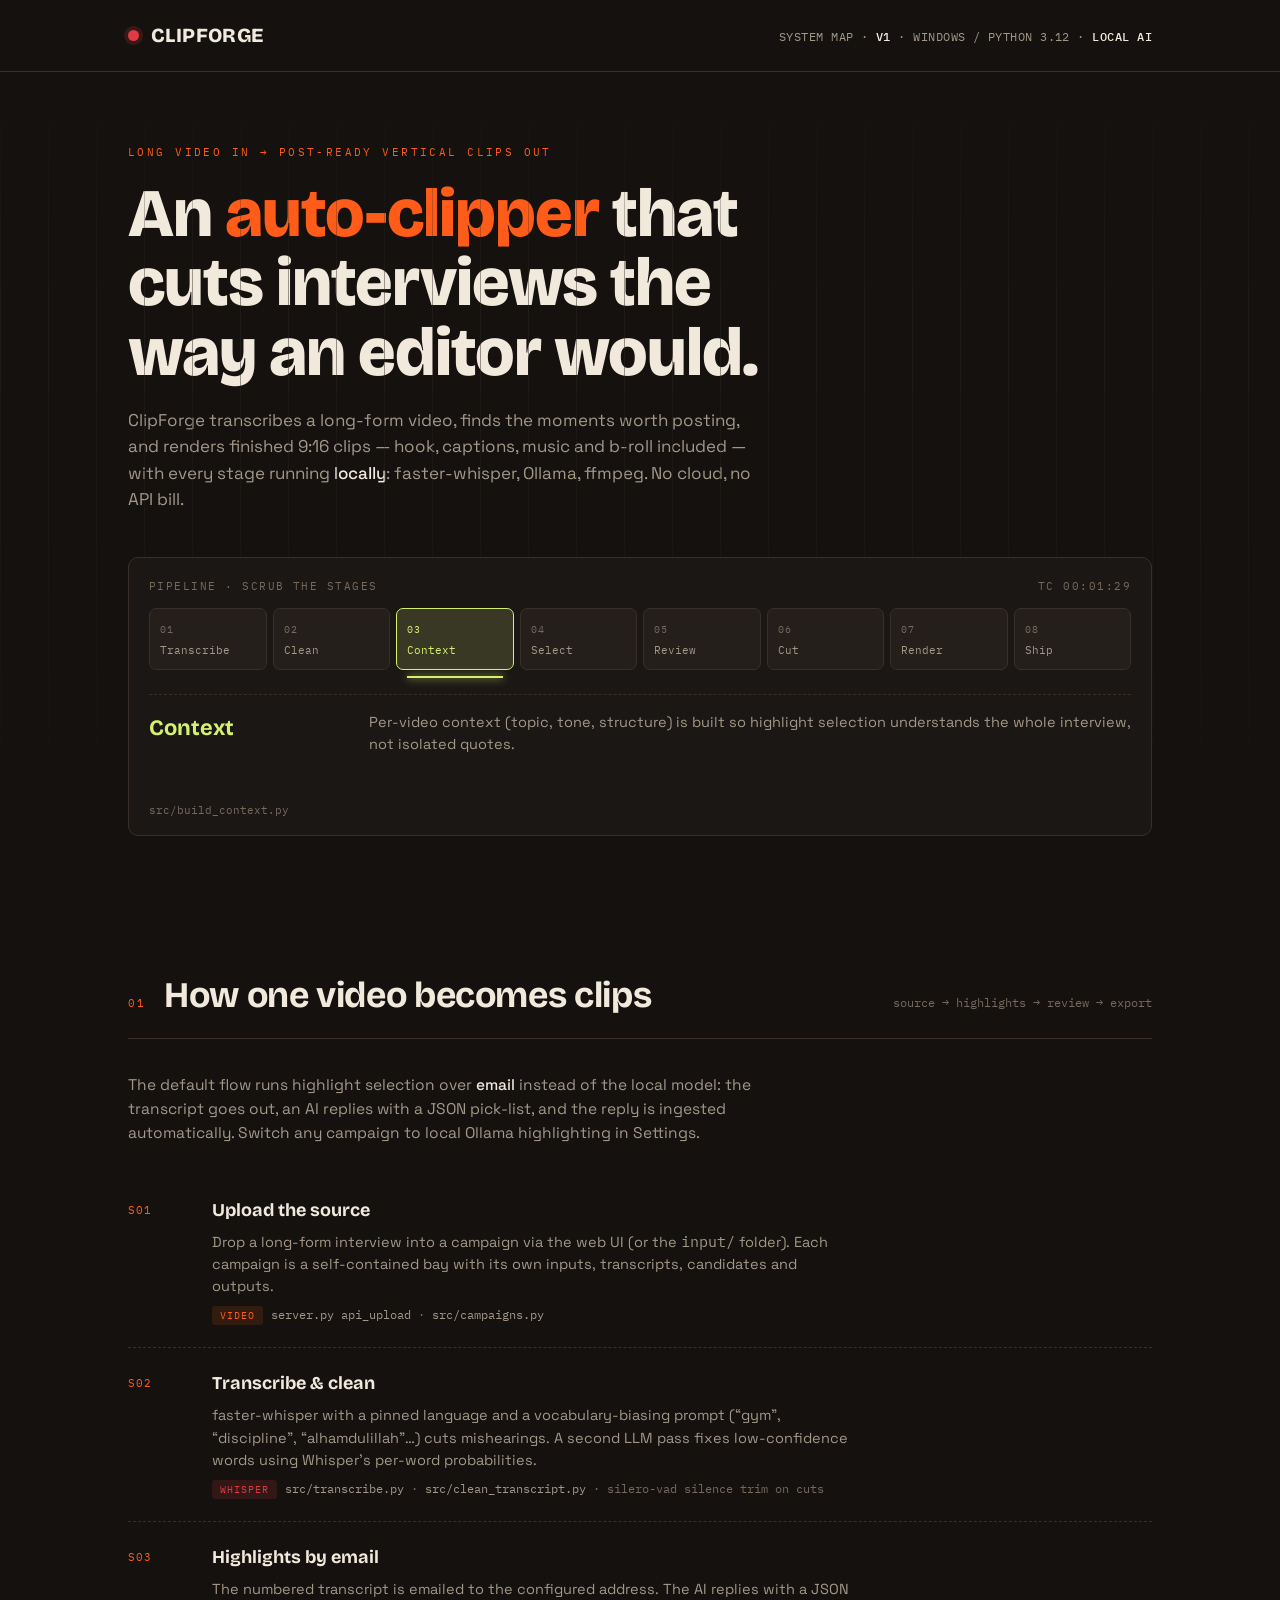
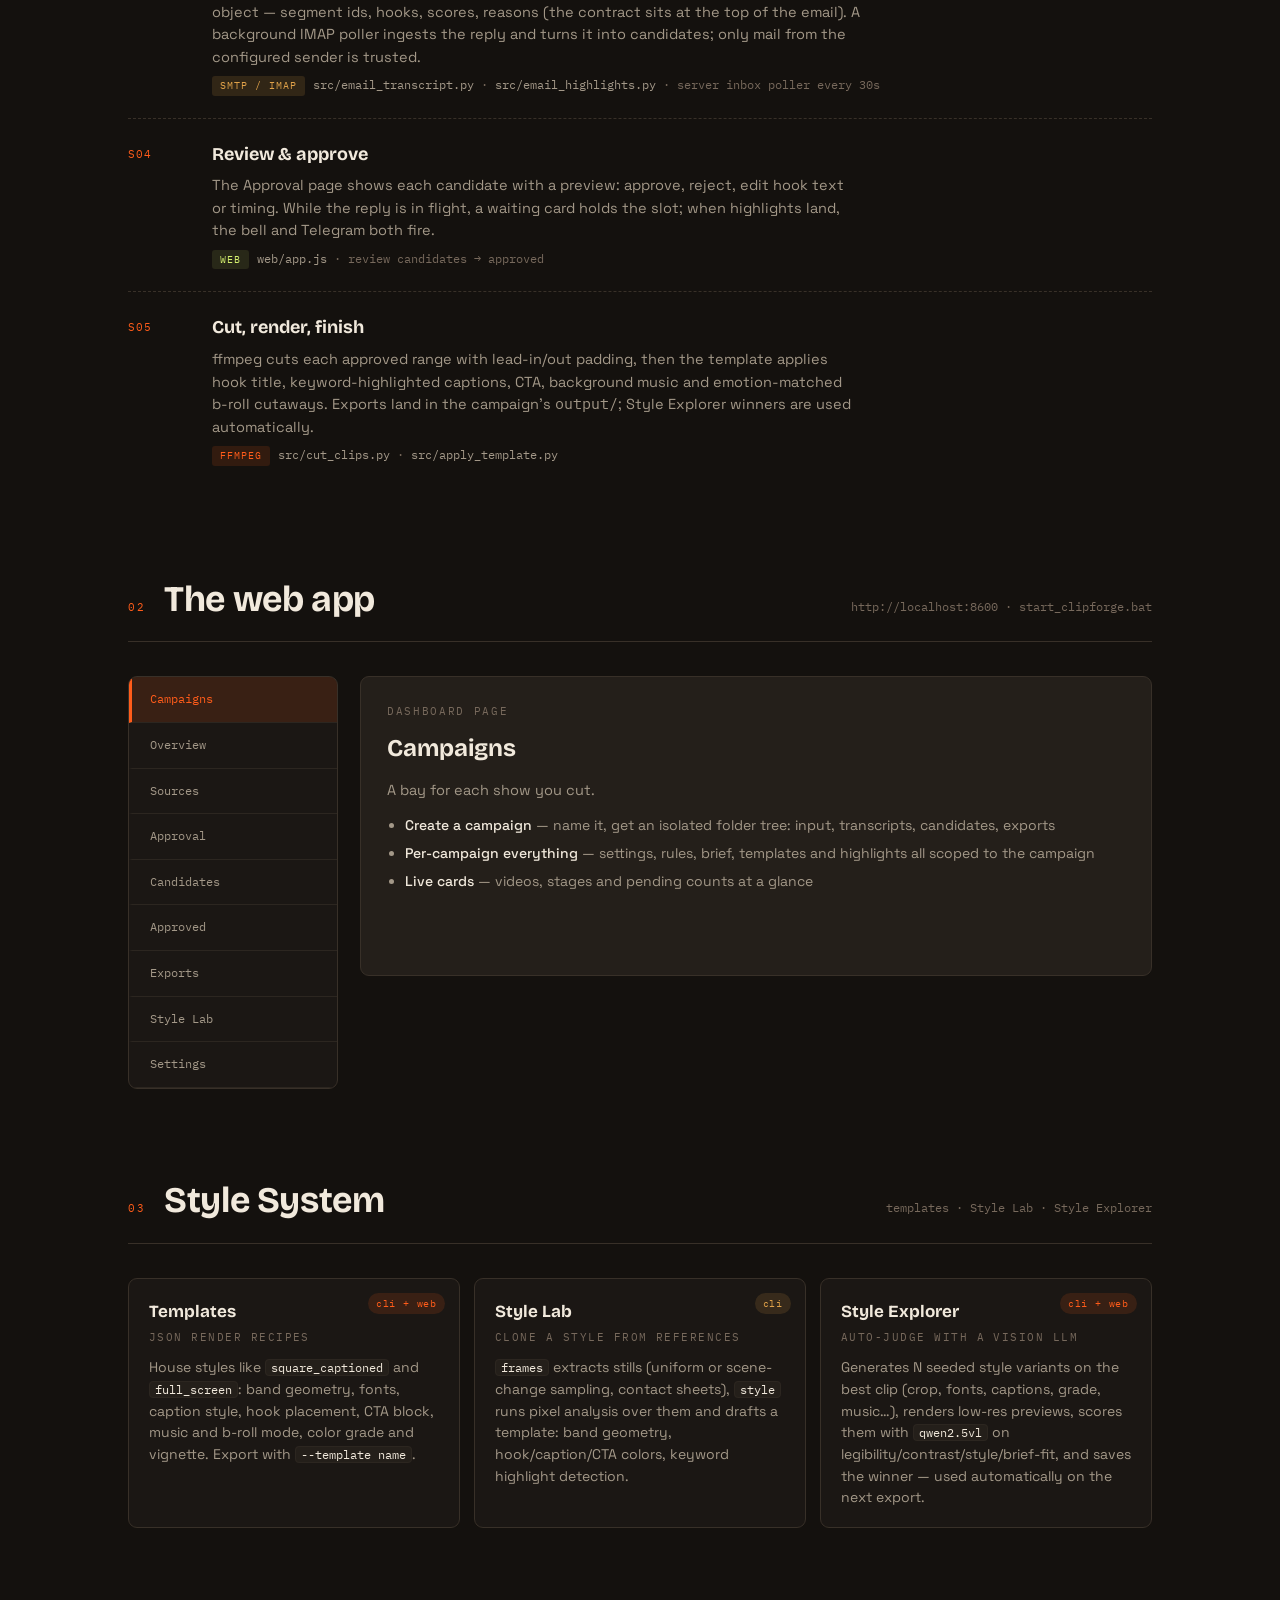
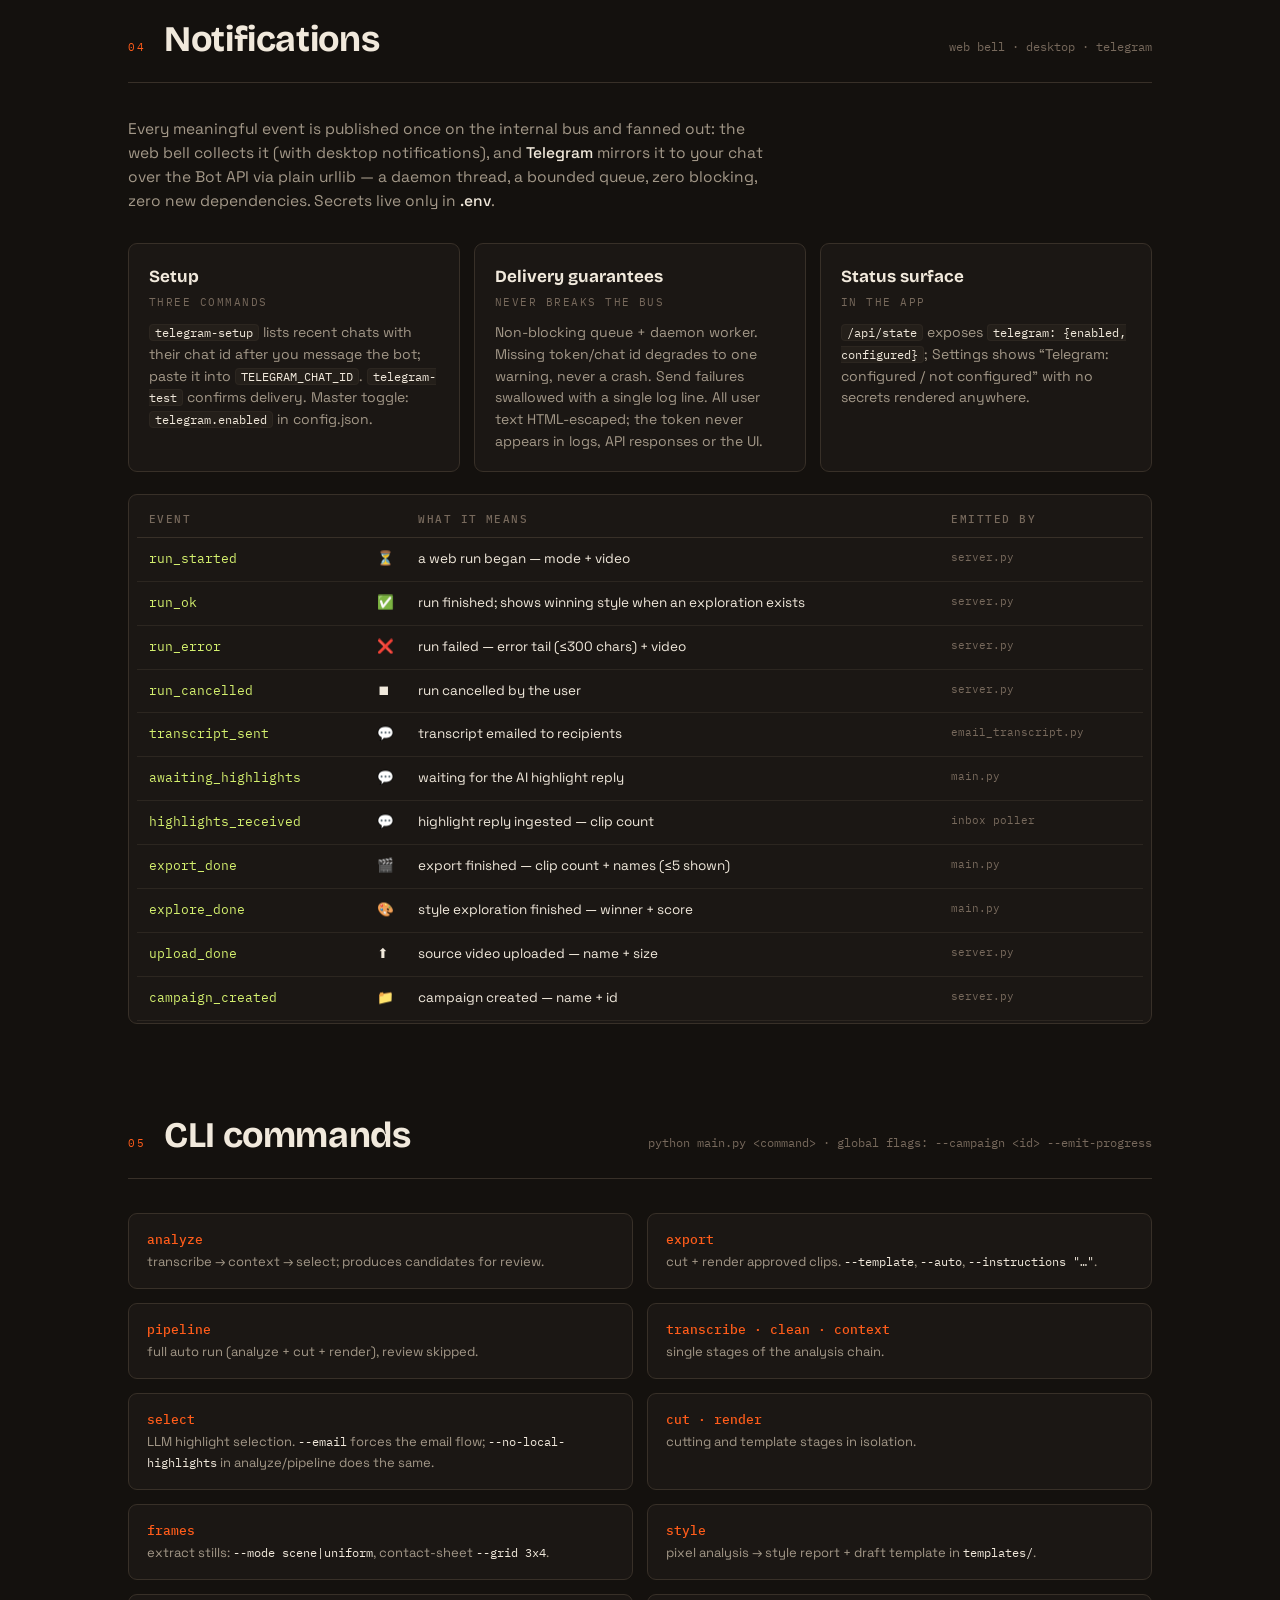
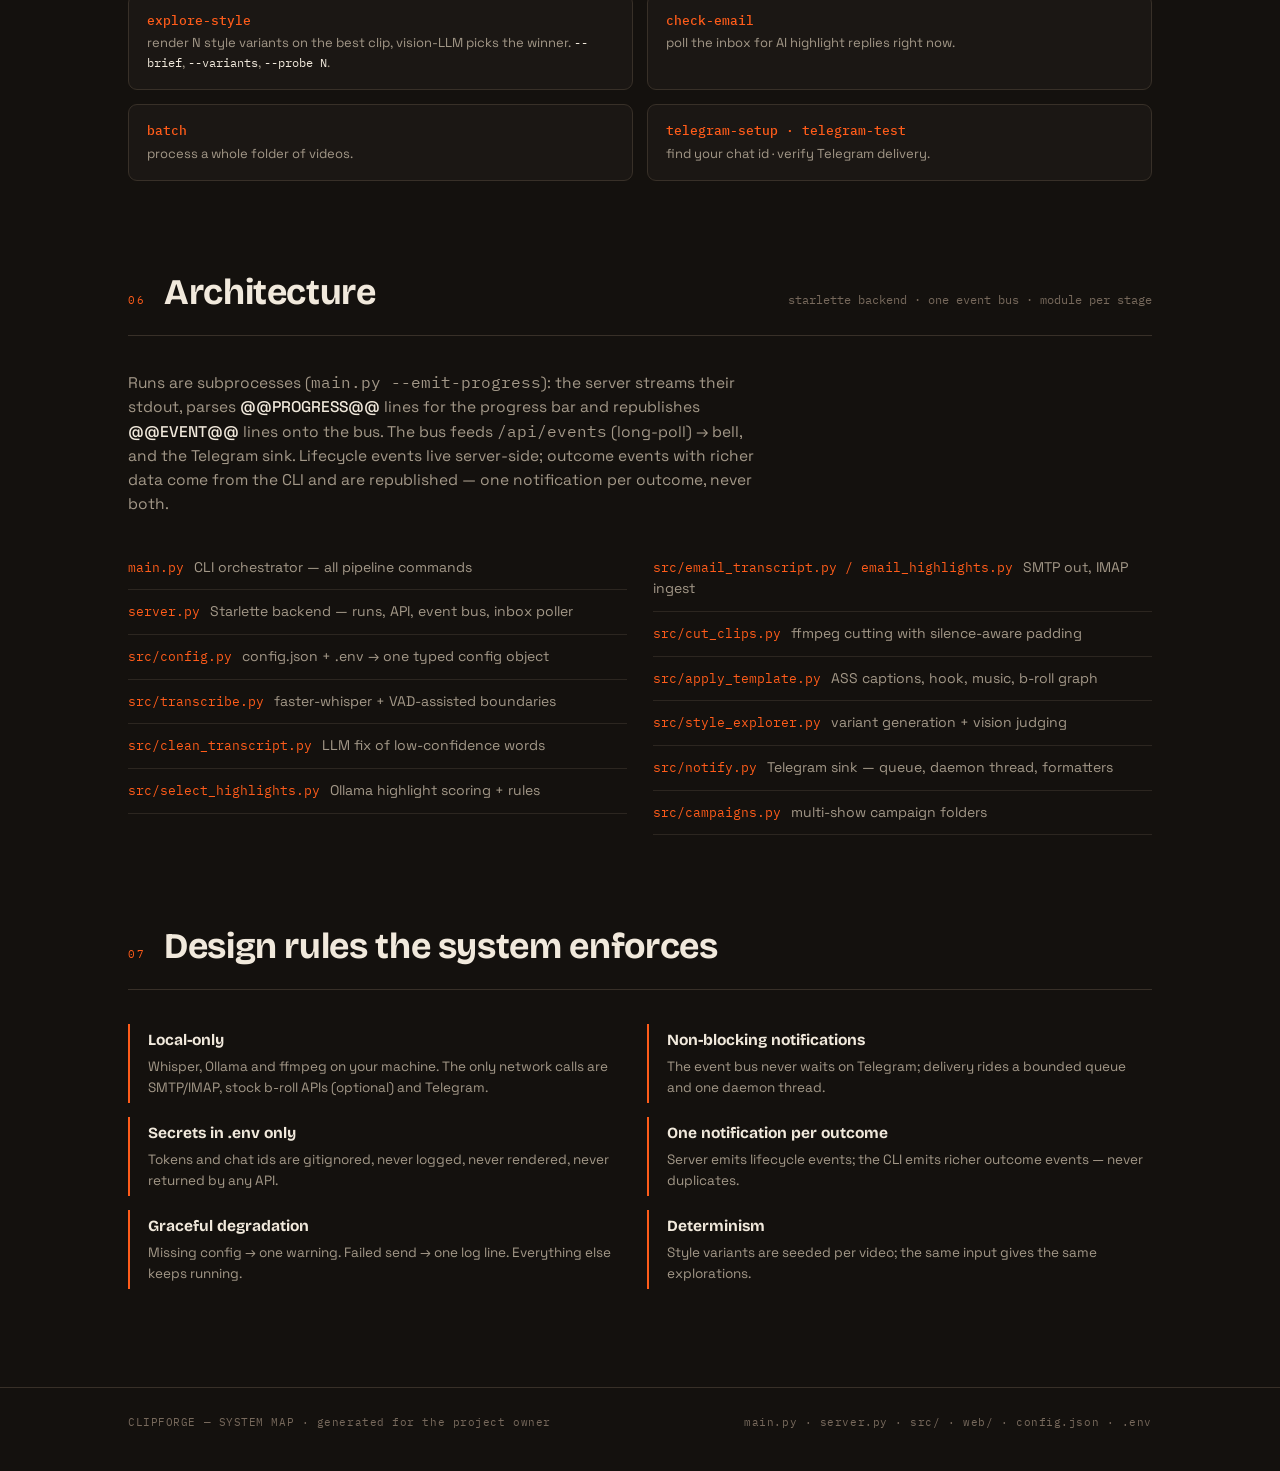
==== commit 29b74390: "feat(branding): add high-res favicon, apple touch icon, and web manifest" ====
--- a/docs/clipforge-system-map.html
+++ b/docs/clipforge-system-map.html
@@ -4,6 +4,7 @@
 <meta charset="UTF-8">
 <meta name="viewport" content="width=device-width, initial-scale=1.0">
 <title>ClipForge — System Map</title>
+<link rel="icon" type="image/svg+xml" href="../web/favicon.svg">
 <link rel="preconnect" href="https://fonts.googleapis.com">
 <link rel="preconnect" href="https://fonts.gstatic.com" crossorigin>
 <link href="https://fonts.googleapis.com/css2?family=Bricolage+Grotesque:opsz,wght@12..96,300;12..96,500;12..96,700;12..96,800&family=Space+Grotesk:wght@400;500;700&family=IBM+Plex+Mono:wght@400;500&display=swap" rel="stylesheet">
